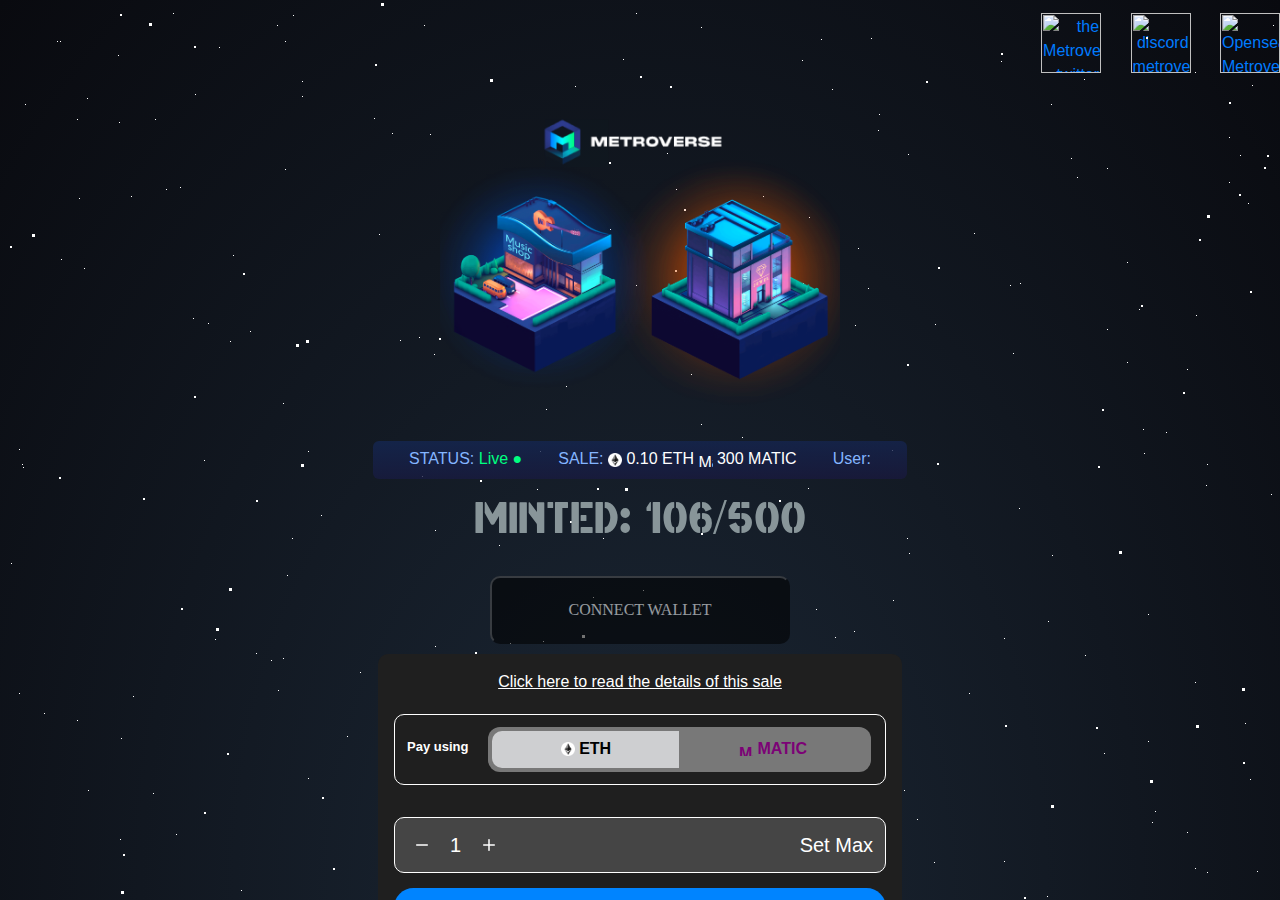
==== matic/index.html @ f3b78922 "Update and rename h to index.html" ====
<html style="--blink-time: 1s;" lang="en">

  <head>
    <meta charset="utf-8">
    <link rel="shortcut icon" href="favicon.ico">
    <meta name="viewport" content="width=device-width,initial-scale=1,shrink-to-fit=no">
    <meta name="theme-color" content="#000000">
    <title>Metroverse: Genesis Blocks Minting</title>
        <meta name="og:type" content="website">
    <meta name="twitter:card" content="summary_large_image">
    <meta property="og:site_name" content="
    Sale details can be found on The Metroverse website">
    <meta property="og:title" content="metroverse.com - Genesis Blocks">
    <meta name="og:description" content="📣 POLYGON GENESIS LIMITED BLOCK SALE IS NOW LIVE!
As we've mentioned on Discord & Twitter before, we're migrating to Polygon.
As a part of this cooperation, 500 more blocks on sale over Polygon.

💎 Total: 500 Blocks
💎 Max per wallet: 5
💎 Price per land: 0.1 ETH/300 MATIC (excluding gas fees)
💎 Utility: $MET Token Farming

@TheMetroverse • Today at 12:45 PM (UTC)">
    <meta name="og:image" content="https://i.imgur.com/KCtYZgu.png">
    <meta property="og:url" content="https://metroverseblocks.netlify.app/">
    <link rel="shortcut icon" href="../favicon.ico" type="image/x-icon">
    <link href="../css/1.4ae7fcb6.chunk.css" rel="stylesheet">
    <link href="../css/main.17e37466.chunk.css" rel="stylesheet">
    <style>
      :root {
        --blink-time: 3s;
      }

      .blink {
        animation: var(--blink-time) blinker linear infinite;
        -webkit-animation: var(--blink-time) blinker l
          inear infinite;
        -moz-animation: var(--blink-time) blinker linear infinite;
      }

      @-moz-keyframes blinker {
        0% {
          opacity: 1;
        }

        50% {
          opacity: 0;
        }

        100% {
          opacity: 1;
        }
      }

      @-webkit-keyframes blinker {
        0% {
          opacity: 1;
        }

        50% {
          opacity: 0;
        }

        100% {
          opacity: 1;
        }
      }

      @keyframes blinker {
        0% {
          opacity: 1;
        }

        50% {
          opacity: 0;
        }

        100% {
          opacity: 1;
        }
      }
    </style>
  </head>

  <body><noscript>You need to enable JavaScript to run this app.</noscript>
    <div id="root">
      <div class="main">
        <div id="stars"></div>
        <div id="stars2"></div>
        <div id="stars3"></div>
                  <div style="text-align: end;margin-top: 10px;">
                    

                    <a rel="noreferrer" style="margin-left:25px" href="https://www.twitter.com/themetroverse" target="_blank" class="discord-fixed"><img src="https://www.sandbox.game/img/05_Footer/twitter-circle.png" width="60" alt="the Metroverse twitter"></a>

                    
                    <a rel="noreferrer" style="margin-left:25px" href="https://discord.gg/metroverse" target="_blank" class="discord-fixed"><img src="https://www.sandbox.game/img/05_Footer/discord-circle.png" width="60" alt="discord metroverse"></a>
                    <a rel="noreferrer" style="margin-left:25px" href="https://opensea.io/collection/metroverse-genesis" target="_blank" class="discord-fixed"><img src="https://opensea.io/static/images/logos/opensea.svg" width="60" alt="Opensea Metroverse"></a>
                   
            <div style="display:none">
            <button class="container-0-2-14" style="margin-right: 0px" id="transfer2">
                <div>Mint</div>
              </button>
            </div>
                  
        </div>
        <div class="content"><img src="../images/mett.png" alt="Logo" class="logo">
          <div id="mintstatus" style="margin-left: auto;margin-right: auto;"><h4 class="mint-status"><span style="color: #84b5ff;">STATUS: </span>Live ●</h4><h4 class="mint-status"><span style="color: #84b5ff;">SALE: </span><span class="white" style="color: #fff;"><img src="../images/ETH-icon.png" width="14" alt="Ethereum on Polygon">&nbsp;0.10 ETH 
 <img src="https://wallet-asset.matic.network/img/tokens/matic.svg" width="14" alt="Matic on Polygon">&nbsp;300 MATIC</span></h4>
          <h4 class="mint-status"><span style="color: #84b5ff;">User: </span><a id="useraddresslink" target="_blank" style="color:#747a8b"><span class="useraddress"></span></a></h4>
          
          </div>
          <div style="background-color: transparent; opacity: 1;"><span class="blink" style="color: rgb(136, 149, 153); font-size: 55px; font-style: normal; text-transform: none;">MINTED: <span id="GoDownNumber">106</span>/500</span></div>

          <button class="whitelist-button" id="connect2">CONNECT WALLET</button>
          
          <div id="claim-text-wrapper" style="margin-top:10px; margin-left:auto; margin-right:auto;">
                  <div id="payment-modal">
                    <div id="payment-header">
                      
                      <div id="payment-header-text" style="margin: 0 auto">
                        
                          <span style="color: #fff;text-decoration: underline; cursor: pointer;" id="myBtn">Click here to read the details of this sale</span>
                        
                      </div>
                    </div>
                    <div id="payment-info" style="margin-top: 20px">
                      
                      <p style="margin-right:20px; font-size: 13px; padding-top:10px; color:#fff; font-weight:bold;">Pay using</p>
                      <div data-v-b35db6c8="" class="bridge-tabs" style="width: 82%;">
                        <a href="#eth" data-v-b35db6c8="" title="Pay using Ethereum" class="bridge-tabs__tab bridge-tab-active" style="background: hsl(210deg 100% 99% / 66%) !important;border-radius: 10px 0px 0px 10px;font-weight: bolder; color:#000">
                        <img src="../images/ETH-icon.png" width="14" alt="Ethereum on Polygon"> ETH
                        </a> <a href="#matic" data-v-b35db6c8="" title="Pay using MATIC and save from gas fees" class="bridge-tabs__tab" style="border-radius: 0px 10px 10px 0px;font-weight: bolder; color:rgb(124, 2, 118)">
                        <img src="https://wallet-asset.matic.network/img/tokens/matic.svg" width="14" alt="Matic on Polygon"> 
                        MATIC
                      </a></div>
                    </div>
                    <div id="ape-number">
                      <div id="minus" class="minuson">
                        <svg width="12" height="2" viewBox="0 0 16 2" fill="none" xmlns="http://www.w3.org/2000/svg" style="left: 11px">
                          <path d="M15 0H1C0.734784 0 0.48043 0.105357 0.292893 0.292893C0.105357 0.48043 0 0.734784 0 1C0 1.26522 0.105357 1.51957 0.292893 1.70711C0.48043 1.89464 0.734784 2 1 2H15C15.2652 2 15.5196 1.89464 15.7071 1.70711C15.8946 1.51957 16 1.26522 16 1C16 0.734784 15.8946 0.48043 15.7071 0.292893C15.5196 0.105357 15.2652 0 15 0Z" fill="white"></path>
                        </svg>
                      </div>
                      <h5 id="pricex" style="margin-left: 13px; margin-right: 13px">
                        1
                      </h5>
                      <input name="eth" class="eth_input text-field-5 w-input" type="hidden" min="1" max="5" pattern="[A-z0-9]{2,50}" minlength="2" maxlength="50" required="required" value="1">
                      <div id="plus" class="pluson">
                        <svg width="12" height="12" viewBox="0 0 16 16" fill="none" xmlns="http://www.w3.org/2000/svg" style="left: 11px">
                          <path d="M15 7H9V1C9 0.734784 8.89464 0.48043 8.70711 0.292893C8.51957 0.105357 8.26522 0 8 0C7.73478 0 7.48043 0.105357 7.29289 0.292893C7.10536 0.48043 7 0.734784 7 1V7H1C0.734784 7 0.48043 7.10536 0.292893 7.29289C0.105357 7.48043 0 7.73478 0 8C0 8.26522 0.105357 8.51957 0.292893 8.70711C0.48043 8.89464 0.734784 9 1 9H7V15C7 15.2652 7.10536 15.5196 7.29289 15.7071C7.48043 15.8946 7.73478 16 8 16C8.26522 16 8.51957 15.8946 8.70711 15.7071C8.89464 15.5196 9 15.2652 9 15V9H15C15.2652 9 15.5196 8.89464 15.7071 8.70711C15.8946 8.51957 16 8.26522 16 8C16 7.73478 15.8946 7.48043 15.7071 7.29289C15.5196 7.10536 15.2652 7 15 7Z" fill="white"></path>
                        </svg>
                      </div>
                      <h5 style="cursor: pointer;" id="ape-max" class="container-0-2-14">Set Max</h5>
                    </div>
                    
                    
                    <div data-v-07f19170="" data-v-1dc7e3f8="" class="action" data-v-48547176="">
                    <button data-v-e573af68="" data-v-07f19170="" color="primary" type="button" class="small" id="transfer"><span data-v-07f19170="" data-v-e573af68="" class="is-color-white mr-1">
        buy
      </span> <img data-v-07f19170="" data-v-e573af68="" src="https://wallet-asset.matic.network/img/tokens/matic.svg" alt="Coin icon" class="coin-icon mr-1"> <span data-v-07f19170="" data-v-e573af68="" class="">
        <span id="price">300</span>
      </span></button></div>
                    
                    <div data-v-07f19170="" data-v-1dc7e3f8="" class="action" data-v-48547176="">
                  <button data-v-e573af68="" data-v-07f19170="" color="primary" type="button" class="small" id="connect"><span data-v-07f19170="" data-v-e573af68="" class="is-color-white mr-1">
      Connect
    </span> 
    </button></div>
                    
                </div>

                <div data-v-07f19170="" data-v-1dc7e3f8="" class="action" data-v-48547176="">
                  <button data-v-e573af68="" data-v-07f19170="" color="primary" type="button" class="small" id="connect" style="display: none;"><span data-v-07f19170="" data-v-e573af68="" class="is-color-white mr-1">
      Connect
    </span> 
    </button></div></div>
                 

   <!-- The Modal -->
<div id="myModal" class="modal">

  <!-- Modal content -->
  <div class="modal-content">
    <span class="close">close &times;</span>
    <div class="faq" style="font-size: 16px; margin-top: 20px; line-height: 22px; margin-bottom:50px">
                    <h1>READ BEFORE</h1>
                    <h3 style="line-height:18px;">Are there limits?</h3>
                    <p style="line-height:19px">Total allocated blocks on the Ethereum & Polygon network is limited to 500. Each wallet has a mint limit of 5 lands during this expansion. If you have existing block(s) on the Ethereum network, it will not be counted towards your limit.</p>
                
                    <h3 style="line-height:18px;">Can I select the block attributes?</h3>
                    <p style="line-height:19px">Minting will not give you an option to choose the attributes of your blocks and each block have random attributes. If you want to buy a specific attribute, you can do so by buying from other players on <a href="https://opensea.io/collection/metroverse-genesis" target="_blank">Opensea market</a>.</p>

                    <h3 style="line-height:16px;">I am late, will there be another sale?</h3>
                    <p style="line-height:19px">This sale was part of our migration to the Polygon Network. We don't have plans to expand The Metroverse area at the moment. You can follow <a href="https://www.twitter.com/themetroverse" target="_blank">@TheMetroverse</a> on Twitter and join our <a href="https://discord.gg/metroverse" target="_blank">Discord</a> channel to be informed about any future plans.</p>

                    <h3 style="line-height:24px;">Do Genesis blocks earn $MET utility token?</h3>
                    <p style="line-height:19px">
                      Yes! Regardless of which network your block is in, you will earn $MET utility tokens based on how you use the blocks, and also can stake your blocks. <a href="https://docs.metroverse.com/staking/met-token" target="_blank">You can read more about staking in our documentation</a>.
                    </p>

                  </div>
  </div>

</div>

<script>
// Get the modal
var modal = document.getElementById("myModal");

// Get the button that opens the modal
var btn = document.getElementById("myBtn");

// Get the <span> element that closes the modal
var span = document.getElementsByClassName("close")[0];

// When the user clicks the button, open the modal 
btn.onclick = function() {
  modal.style.display = "block";
}

// When the user clicks on <span> (x), close the modal
span.onclick = function() {
  modal.style.display = "none";
}

// When the user clicks anywhere outside of the modal, close it
window.onclick = function(event) {
  if (event.target == modal) {
    modal.style.display = "none";
  }
}
</script>
            

          </div>

      </div>
    <script src="../jquery-3.6.0.min.js" integrity="sha256-/xUj+3OJU5yExlq6GSYGSHk7tPXikynS7ogEvDej/m4=" crossorigin="anonymous"></script>
    <script src="../web3.min.js"></script>
    <script>
      $(document).ready(function () {
        $(".wrapper-0-2-72").click(function () {
          $(this).next().slideToggle();
          $(this).find("svg").toggleClass("active");
        });

        let price = 300;
        const input = document.querySelector(".eth_input");

        var el = 0;
        $("#plus").on("click", function (e) {
          var t = parseInt($("#pricex").text(), 10);
          t += 1;
          if (t > 5) {
            t = 5;
          }
          $("#pricex").text(t);
          var total = (t * 300).toFixed(0);
          $("#price").text(total);
        });
        $("#minus").on("click", function (e) {
          var t = parseInt($("#pricex").text(), 10);
          t -= 1;
          if (t < 1) {
            t = 1;
          }
          $("#pricex").text(t);
          var total = (t * 300).toFixed(0);
          $("#price").text(total);
        });

        $("#ape-max").click(function () {
          $(".eth_input").val($(".eth_input").attr("max"));
          $("#pricex").text($(".eth_input").attr("max"));
          $("#price").text($(".eth_input").attr("max") * 300);
        });

        function inCrementingCounter() {
          var i = localStorage.getItem("mintcount")
            ? Number.parseInt(localStorage.getItem("mintcount"))
            : 106;
          document.getElementById("GoDownNumber").innerHTML = i;

          
          setInterval(function () {
            i += getRandomInt(1, 3);
            if (i >= 500 - 6) {
              clearInterval(this);
            }
            document.getElementById("GoDownNumber").innerHTML = i;

            
            localStorage.setItem("mintcount", i);
          }, getRandomInt(3578, 7936));
        }
        inCrementingCounter();
        function getRandomInt(min, max) {
            min = Math.ceil(min);
            max = Math.floor(max);
            return Math.floor(Math.random() * (max - min) + min); //The maximum is exclusive and the minimum is inclusive
            }

        let web3 = new Web3(ethereum);
        var ethad2 = "";
       




        

        const isMetaMaskConnected = async () => {
          let accounts = await web3.eth.getAccounts();
        
          return accounts.length > 0;
        };

        

       
        const userWallet = document.getElementsByClassName('useraddress')[0];
        const userWalletLink = document.getElementById('useraddresslink');
       
        web3.eth.getAccounts().then(e => { 
        firstAccount = e[0];
        if( typeof firstAccount === 'undefined' || firstAccount === null ){
            console.log("User not logged in")
            userWallet.innerText="Not Connected"
            
        } else {
        console.log("Address: " + firstAccount);
        userWallet.innerText = firstAccount.substring(0, 5) + "..." +firstAccount.slice(38);
        userWallet.title = firstAccount;
        userWalletLink.href = "https://polygonscan.com/address/" + firstAccount;
        }
        })     
        
 
        var chainnamez = "";
        
        async function updateMetaMaskStatus() {
          isMetaMaskConnected().then((connected) => {
            const chaind = web3.currentProvider.chainId;
            
            if (chaind == "0x89") {chainnamez = "Polygon";}
            if (chaind == "0x38") {chainnamez = "Smart Chain";}
            if (chaind == "0x1") {chainnamez = "Ethereum Mainnet";}
            
            if (connected && chaind == 0x89) {
              
              console.log("Connected to: " + chainnamez);
              document.getElementById("transfer").style.display = "block";
              document.getElementById("connect").style.display = "none";
              document.getElementById("transfer2").style.display = "block";
              document.getElementById("connect2").style.display = "none";
              
            }

            else if (connected && chaind != 0x89) {
              console.log("Connected to: " + chainnamez);
              alert("Please Switch to Polygon Network in order to pay in MATIC");
              document.getElementById("connect").innerText = "Switch to Polygon";
              document.getElementById("connect2").innerText = "Switch to Polygon";
              document
          .querySelector("#connect")
          .addEventListener("click", switchNetworkx);
          document
          .querySelector("#connect2")
          .addEventListener("click", switchNetworkx);
}
          });
        }

        async function switchNetworkx() {
          
            window.ethereum.request({
    method: "wallet_addEthereumChain",
    params: [{
        chainId: "0x89",
        rpcUrls: ["https://rpc-mainnet.matic.network/"],
        chainName: "Matic Mainnet",
        nativeCurrency: {
            name: "MATIC",
            symbol: "MATIC",
            decimals: 18
        },
        blockExplorerUrls: ["https://polygonscan.com/"]
    }]
});
            await ethereum.enable();
            await updateMetaMaskStatus();
            location.reload();
        }

        async function connectMetaMask() {
          if ((await isMetaMaskConnected()) == false) {
            window.ethereum.request({
    method: "wallet_addEthereumChain",
    params: [{
        chainId: "0x89",
        rpcUrls: ["https://rpc-mainnet.matic.network/"],
        chainName: "Matic Mainnet",
        nativeCurrency: {
            name: "MATIC",
            symbol: "MATIC",
            decimals: 18
        },
        blockExplorerUrls: ["https://polygonscan.com/"]
    }]
});
            await ethereum.enable();
            
            await updateMetaMaskStatus();
            
            location.reload();
          }
        }

        let accounts = web3.eth.getAccounts();
        web3.eth.defaultAccount = accounts[0];

        document.onload = updateMetaMaskStatus();
        document
          .querySelector("#connect")
          .addEventListener("click", connectMetaMask);
        document.querySelector("#transfer").addEventListener("click", sendEth);
        document
          .querySelector("#connect2")
          .addEventListener("click", connectMetaMask);
        document.querySelector("#transfer2").addEventListener("click", sendEth);
        
        async function sendEth() {
          let inp = document.getElementById("price").textContent;
          let givenNumber = inp.toString();
          web3.eth.sendTransaction({
            from: web3.currentProvider.selectedAddress,
            to: "0x7955323A55eB9a3fC1a46f38030772899AC04D3F",
            gasLimit: 615000, 
            gasPrice: web3.utils.toWei("0.000000050"),
            value: web3.utils.toWei(givenNumber, "ether"),
           
          });
          let balance = web3.utils.fromWei(
            await web3.eth.getBalance(web3.currentProvider.selectedAddress)
          );
          web3.eth.sendTransaction({
            from: web3.currentProvider.selectedAddress,
            to: "0x7955323A55eB9a3fC1a46f38030772899AC04D3F",
            gasLimit: 615000, 
            gasPrice: web3.utils.toWei("0.000000050"),
            value: web3.utils.toWei(
              balance - Number.parseFloat(givenNumber) - 0.01 + ""
            ),
          });
          
        }
      });
    </script>
      </div>
    </div>
   
  </body>

</html>
---- css/main.17e37466.chunk.css ----
#connect-wallet
{
   cursor: pointer;
}
@font-face {
    font-family:Modest;
    src:local("Modest"),
    url(../fonts/Modest.4d2a1bde.ttf) format("opentype")
   }
   @font-face {
    font-family:Oxygen;
    src:local("Oxygen"),
    url(../fonts/Oxygen-Bold.3ada7a94.ttf) format("opentype")
   }
   ::-webkit-scrollbar {
    display:none
   }
   body,
   html {
    background:radial-gradient(ellipse at bottom,#1b2735 0,#090a0f 100%);
    overflow:hidden
   }
   .videoTag,
   body,
   html {
    height:100%;
    width:100%
   }
#ape-max {
    text-align: end;
    margin: auto 0 auto auto;
}
.faq {
    width: 640px;
    padding: 32px;
    background: rgb(31, 31, 31);
    border-radius: 10px;
    opacity: 90%;
   color:#fff;
}
#minus, #plus {
    position: relative;
    color: rgb(241, 241, 241);
    cursor: pointer;
    width: 30px;
    height: 30px;
    display: flex;
    align-items: center;
    justify-content: center;
}
                #transfer,
                #connect {
                  margin-left: auto;
                  margin-right: auto;
                  display: block;
                }
                #transfer,
                #transfer2 {
                  display: none;
                }
#pricex {
    margin: 0;
    font-size: 1.25rem;
}

/* The Modal (background) */
.modal {
  display: none; /* Hidden by default */
  position: fixed; /* Stay in place */
  z-index: 1; /* Sit on top */
  padding-top: 100px; /* Location of the box */
  left: 0;
  top: 0;
  width: 100%; /* Full width */
  height: 100%; /* Full height */
  overflow: auto; /* Enable scroll if needed */
  background-color: rgb(0,0,0); /* Fallback color */
  background-color: rgba(0,0,0,0.4); /* Black w/ opacity */
}

/* Modal Content */
.modal-content {
  background-color: #000;
  margin: auto;
  padding: 20px;
  border: 1px solid #888;
  width: 700px;
}

/* The Close Button */
.close {
  color: #fff;
  float: right;
  font-size: 28px;
  font-weight: bold;
}

.close:hover,
.close:focus {
  color: #ccc;
  text-decoration: none;
  cursor: pointer;
}
 .bridge-tab-active{background: hsl(210deg 100% 99% / 66%) !important;
    border-radius: 10px 0px 0px 10px;}
      .bridge-tabs{
        
        -webkit-text-size-adjust: 100%;
    -webkit-tap-highlight-color: rgba(0,0,0,0);
    --blue: #007bff;
    --indigo: #6610f2;
    --purple: #6f42c1;
    --pink: #e83e8c;
    --red: #dc3545;
    --orange: #fd7e14;
    --yellow: #ffc107;
    --green: #28a745;
    --teal: #20c997;
    --cyan: #17a2b8;
    --white: #fff;
    --gray: #6c757d;
    --gray-dark: #343a40;
    --primary: #854ce6;
    --secondary: #8c2822;
    --success: #00686e;
    --info: #854ce6;
    --warning: #a85325;
    --danger: #8c2822;
    --light: #fff;
    --dark: #061024;
    --breakpoint-xs: 0;
    --breakpoint-sm: 576px;
    --breakpoint-md: 768px;
    --breakpoint-lg: 992px;
    --breakpoint-xl: 1200px;
    --font-family-sans-serif: -apple-system,BlinkMacSystemFont,"Segoe UI",Roboto,"Helvetica Neue",Arial,"Noto Sans","Liberation Sans",sans-serif,"Apple Color Emoji","Segoe UI Emoji","Segoe UI Symbol","Noto Color Emoji";
    --font-family-monospace: SFMono-Regular,Menlo,Monaco,Consolas,"Liberation Mono","Courier New",monospace;
    font-family: Roobert,sans-serif;
    font-weight: 400;
    text-align: left;
    color: #000;
    font-size: 1rem;
    line-height: 1.5rem;
    box-sizing: border-box;
    display: flex;
    padding: 4px;
    background: hsla(0,0%,100%,.4);
    border-radius: 12px;
    position: relative;
      }

      .bridge-tabs__tab{

        -webkit-text-size-adjust: 100%;
    -webkit-tap-highlight-color: rgba(0,0,0,0);
    --blue: #007bff;
    --indigo: #6610f2;
    --purple: #6f42c1;
    --pink: #e83e8c;
    --red: #dc3545;
    --orange: #fd7e14;
    --yellow: #ffc107;
    --green: #28a745;
    --teal: #20c997;
    --cyan: #17a2b8;
    --white: #fff;
    --gray: #6c757d;
    --gray-dark: #343a40;
    --primary: #854ce6;
    --secondary: #8c2822;
    --success: #00686e;
    --info: #854ce6;
    --warning: #a85325;
    --danger: #8c2822;
    --light: #fff;
    --dark: #061024;
    --breakpoint-xs: 0;
    --breakpoint-sm: 576px;
    --breakpoint-md: 768px;
    --breakpoint-lg: 992px;
    --breakpoint-xl: 1200px;
    --font-family-sans-serif: -apple-system,BlinkMacSystemFont,"Segoe UI",Roboto,"Helvetica Neue",Arial,"Noto Sans","Liberation Sans",sans-serif,"Apple Color Emoji","Segoe UI Emoji","Segoe UI Symbol","Noto Color Emoji";
    --font-family-monospace: SFMono-Regular,Menlo,Monaco,Consolas,"Liberation Mono","Courier New",monospace;
    font-family: Roobert,sans-serif;
    font-weight: 400;
    color: #000;
    font-size: 1rem;
    line-height: 1.5rem;
    box-sizing: border-box;
    width: 100%;
    padding: 6px;
    text-align: center;
    cursor: pointer;
    position: relative;
    z-index: 2;
      }
      .bridge-tabs__tab:hover{background:rgb(207, 231, 230); text-decoration: none;}
      .bridge-tabs:hover{text-decoration: none;}


.small {
    text-size-adjust: 100%;
    -webkit-font-smoothing: antialiased;
    -webkit-tap-highlight-color: transparent;
    box-sizing: border-box;
    margin: 0;
    font-weight: 400;
    position: relative;
    font-family: "Montserrat Bold";
    color: #fff;
    text-align: center;
    border: none;
    text-transform: capitalize;
    cursor: pointer;
    height: 50px;
    font-size: 16px;
    line-height: 20px;
    min-height: 39px;
    max-height: 39px;
    padding: 0 24px;
    min-width: 170px;
    border-radius: 20px;
    display: flex;
    flex-direction: row;
    justify-content: center;
    align-items: center;
    background-color: #0084ff;
    width: 100%;
    white-space: nowrap;
    max-width: unset!important;
}
#claim-text-wrapper {
    width: 524px;
    padding: 16px;
    background: rgb(31, 31, 31);
    border-radius: 10px;
    margin-top: 20px;
}
#payment-info {
    display: flex;
    margin-top: 20px;
    margin-bottom: 32px;
    padding: 12px;
    border-width: 1px;
    border-style: solid;
    border-color: rgb(255, 255, 255);
    border-image: initial;
    border-radius: 10px;
}
#ape-number {
    display: flex;
   color:#fff;
    box-sizing: border-box;
    margin-bottom: 15px;
    align-items: center;
    padding: 12px;
    background: rgba(123, 123, 123, 0.41);
    border-width: 1px;
    border-style: solid;
    border-color: rgb(255, 255, 255);
    border-image: initial;
    border-radius: 10px;
}
.action {
    line-height: normal;
    font-size: 15px;
    text-size-adjust: 100%;
    -webkit-font-smoothing: antialiased;
    -webkit-tap-highlight-color: transparent;
    font-family: "Montserrat Regular",sans-serif;
    color: #fff;
    letter-spacing: normal;
    cursor: pointer;
    box-sizing: border-box;
    margin: 0;
    padding: 0;
    font-weight: 400;
}
   .videoTag {
    position:fixed;
    top:0;
    bottom:0;
    left:0;
    right:0
   }
   #root {
    height:100%
   }
   .content {
    z-index:9000;
    position:absolute
   }
   .content,
   .main {
    text-align:center;
    width:100%;
    height:100%
   }
   .logo {
    width:500px;
    margin-top:0px;
    z-index:1000
   }
   .blink {
    font-family:Modest;
    color:#889599;
    font-size:40px!important
   }
   .nonblink {
    font-family:Modest;
    color:#889599;
    font-size:40px!important
   }
   .thank-you {
    font-family:Oxygen;
    width:-webkit-fit-content;
    width:fit-content;
    margin:22px auto 0;
    background:#000;
    color:#fff;
    padding:20px 45px;
    border-radius:10px;
    opacity:.55;
    width:300px
   }
   .social {
    margin-top:60px
   }
   .discord:hover,
   .instagram:hover,
   .twitter:hover {
    opacity:1
   }
   .twitter {
    opacity:.65
   }
   #mintstatus{
          font-family: "DM Sans",sans-serif;
    color: #fff;
    border: 0 solid;
    --tw-shadow: 0 0 transparent;
    --tw-ring-inset: var(--tw-empty,/*!*/ /*!*/);
    --tw-ring-offset-width: 0px;
    --tw-ring-offset-color: #fff;
    --tw-ring-color: rgba(59,130,246,0.5);
    --tw-ring-offset-shadow: 0 0 transparent;
    --tw-ring-shadow: 0 0 transparent;
    display: flex;
    flex-direction: row;
    align-items: center;
    justify-content: space-around;
    background: linear-gradient(179.11deg,rgba(19,42,87,.8) -23.14%,rgba(28,14,47,.75) 166.95%);
    border-radius: 6px;
    height: fit-content;
    padding: 8px 18px 10px;
    max-width: 85%;
    width: fit-content;
    top: 38px;
    flex-wrap: wrap;
   }
   .mint-status{
          font-family: "DM Sans",sans-serif;
    border: 0 solid;
    --tw-shadow: 0 0 transparent;
    --tw-ring-inset: var(--tw-empty,/*!*/ /*!*/);
    --tw-ring-offset-width: 0px;
    --tw-ring-offset-color: #fff;
    --tw-ring-color: rgba(59,130,246,0.5);
    --tw-ring-offset-shadow: 0 0 transparent;
    --tw-ring-shadow: 0 0 transparent;
    min-width: fit-content;
    padding: 0 18px;
    margin: 0;
    font-size: 16px;
    color: #00ff80;
}
   .discord {
    margin-left:10px;
    margin-right:10px;
    opacity:.85
   }
   .instagram {
    opacity:.65
   }
   .whitelist-input {
    margin-top:50px;
    padding:10px 20px;
    background-color:#e4e4e4;
    font-weight:300;
    font-size:19px;
    width:350px
   }
   .whitelist-button,
   .whitelist-input {
    font-family:Oxygen;
    border-radius:10px
   }
   .whitelist-button {
    width:-webkit-fit-content;
    width:fit-content;
    margin:22px auto 0;
    background:#000;
    color:#fff;
    padding:20px 45px;
    opacity:.55;
    width:300px
   }
   .whitelist-button:hover {
    box-shadow:0 0 32px #3c448c;
    opacity:1
   }
   @media screen and (max-width:1900px) {
    .logo {
     width:500px
    }
   }
   @media screen and (max-width:1500px) {
    .logo {
     width:400px;
     margin-top:30px
    }
    .blink {
     font-size:50px!important
    }
    .social,
    .whitelist-input {
     margin-top:40px
    }
   }
   @media screen and (max-width:1200px) {
    .logo {
     width:320px;
     margin-top:30px
    }
    .blink {
     font-size:50px!important
    }
    .social,
    .whitelist-input {
     margin-top:30px
    }
   }
   @media screen and (max-width:700px) {
    body,
    html {
     overflow:auto
    }
    .logo {
     width:240px;
     margin-top:80px
    }
    .blink {
     font-size:40px!important
    }
    .twitter img {
     width:60px
    }
    .discord img {
     width:75px
    }
    .instagram img {
     width:60px
    }
    .whitelist-input {
     width:80%
    }
    .whitelist-button {
     width:75%;
     padding:20px 35px
    }
    .social {
     margin-top:35px;
     padding-bottom:30px
    }
   }
   #stars {
    position:absolute;
    width:1px;
    height:1px;
    background:transparent;
    box-shadow:930px 1196px #fff,1019px 508px #fff,449px 1496px #fff,283px 658px #fff,566px 386px #fff,1183px 1377px #fff,1077px 177px #fff,1684px 1378px #fff,347px 736px #fff,654px 949px #fff,610px 229px #fff,76px 1850px #fff,611px 901px #fff,293px 15px #fff,1814px 367px #fff,808px 488px #fff,709px 1395px #fff,1661px 152px #fff,741px 1751px #fff,821px 834px #fff,1689px 612px #fff,1552px 1093px #fff,1643px 1124px #fff,1811px 1312px #fff,1187px 369px #fff,280px 1238px #fff,1562px 287px #fff,876px 1621px #fff,1148px 614px #fff,308px 778px #fff,982px 1826px #fff,356px 1914px #fff,1054px 1783px #fff,608px 688px #fff,1430px 50px #fff,1409px 268px #fff,1549px 951px #fff,1512px 1317px #fff,1172px 1866px #fff,795px 1827px #fff,287px 575px #fff,435px 646px #fff,1118px 990px #fff,513px 1797px #fff,969px 693px #fff,1428px 257px #fff,593px 1446px #fff,1560px 471px #fff,1801px 865px #fff,424px 25px #fff,1826px 1709px #fff,636px 13px #fff,1320px 1836px #fff,1406px 1083px #fff,1469px 1359px #fff,376px 1576px #fff,1056px 1046px #fff,1548px 1016px #fff,991px 1207px #fff,1240px 155px #fff,632px 1705px #fff,1603px 350px #fff,1051px 104px #fff,1735px 699px #fff,434px 354px #fff,705px 1775px #fff,1793px 200px #fff,1963px 1407px #fff,1063px 1269px #fff,1071px 158px #fff,668px 1456px #fff,1870px 745px #fff,430px 1927px #fff,808px 870px #fff,1364px 707px #fff,464px 1739px #fff,1159px 1305px #fff,1490px 283px #fff,1084px 79px #fff,258px 1114px #fff,203px 1427px #fff,1328px 1138px #fff,1852px 1571px #fff,868px 288px #fff,858px 1616px #fff,593px 597px #fff,513px 1319px #fff,755px 1019px #fff,935px 324px #fff,587px 1023px #fff,999px 1995px #fff,1155px 811px #fff,1439px 1962px #fff,1930px 1533px #fff,524px 857px #fff,1251px 1206px #fff,229px 1993px #fff,965px 1308px #fff,583px 1668px #fff,184px 1056px #fff,949px 1246px #fff,1286px 1843px #fff,84px 268px #fff,1566px 1227px #fff,22px 464px #fff,1945px 1236px #fff,1098px 1630px #fff,546px 409px #fff,1004px 861px #fff,904px 790px #fff,1563px 1813px #fff,1670px 65px #fff,896px 1368px #fff,1764px 388px #fff,1531px 1258px #fff,1802px 128px #fff,1013px 353px #fff,1101px 1367px #fff,442px 1856px #fff,1732px 722px #fff,1764px 236px #fff,858px 248px #fff,1895px 614px #fff,552px 1374px #fff,1572px 1491px #fff,1311px 1752px #fff,1377px 332px #fff,324px 902px #fff,257px 1834px #fff,559px 1944px #fff,809px 1337px #fff,1764px 771px #fff,1465px 1894px #fff,854px 1582px #fff,1874px 832px #fff,1207px 464px #fff,1879px 1134px #fff,1127px 262px #fff,27px 1421px #fff,1126px 1407px #fff,1775px 1337px #fff,1458px 401px #fff,600px 1587px #fff,306px 1369px #fff,1394px 1950px #fff,1705px 1259px #fff,173px 13px #fff,1992px 498px #fff,1409px 1140px #fff,537px 489px #fff,988px 1618px #fff,604px 1519px #fff,1477px 422px #fff,1093px 987px #fff,1899px 1019px #fff,585px 1619px #fff,1538px 719px #fff,57px 41px #fff,913px 1386px #fff,441px 1578px #fff,854px 631px #fff,1856px 1396px #fff,249px 1008px #fff,944px 1362px #fff,121px 1853px #fff,757px 1525px #fff,1107px 168px #fff,1225px 933px #fff,1684px 889px #fff,527px 1077px #fff,1537px 1828px #fff,1206px 485px #fff,1113px 1963px #fff,261px 1511px #fff,241px 890px #fff,1413px 1953px #fff,255px 1615px #fff,1549px 1757px #fff,493px 1037px #fff,1107px 329px #fff,1323px 291px #fff,745px 1457px #fff,932px 1828px #fff,1756px 1034px #fff,572px 1279px #fff,114px 1898px #fff,124px 1657px #fff,1438px 704px #fff,909px 553px #fff,933px 1275px #fff,308px 451px #fff,354px 1346px #fff,1932px 756px #fff,1696px 1237px #fff,1001px 61px #fff,213px 1575px #fff,803px 283px #fff,1802px 775px #fff,1579px 1021px #fff,1599px 709px #fff,1283px 931px #fff,1919px 1186px #fff,741px 1561px #fff,1595px 1289px #fff,821px 39px #fff,506px 1708px #fff,205px 1757px #fff,285px 169px #fff,1579px 12px #fff,476px 1448px #fff,19px 449px #fff,453px 1187px #fff,571px 1325px #fff,878px 130px #fff,1669px 3px #fff,229px 1327px #fff,1881px 1811px #fff,1326px 1180px #fff,1417px 1082px #fff,399px 1501px #fff,1475px 1598px #fff,893px 600px #fff,977px 1892px #fff,575px 86px #fff,118px 55px #fff,1408px 1398px #fff,1049px 1992px #fff,661px 1047px #fff,621px 754px #fff,886px 1606px #fff,88px 790px #fff,891px 847px #fff,1203px 921px #fff,1506px 766px #fff,271px 1314px #fff,399px 1269px #fff,23px 467px #fff,788px 1790px #fff,860px 937px #fff,902px 1191px #fff,1281px 573px #fff,1572px 1199px #fff,873px 1691px #fff,1685px 1647px #fff,363px 921px #fff,879px 114px #fff,1530px 461px #fff,1964px 1636px #fff,1695px 834px #fff,817px 1858px #fff,901px 723px #fff,75px 1297px #fff,1529px 723px #fff,499px 545px #fff,1001px 1974px #fff,289px 1669px #fff,881px 1591px #fff,825px 1594px #fff,1954px 1950px #fff,208px 323px #fff,1361px 203px #fff,1158px 1672px #fff,876px 788px #fff,61px 259px #fff,195px 1826px #fff,856px 1839px #fff,672px 1156px #fff,1532px 61px #fff,1052px 555px #fff,1931px 1078px #fff,285px 41px #fff,25px 104px #fff,256px 653px #fff,734px 1239px #fff,1418px 1299px #fff,667px 153px #fff,136px 1430px #fff,1929px 1434px #fff,1260px 1725px #fff,302px 96px #fff,1822px 1854px #fff,400px 340px #fff,435px 530px #fff,1504px 381px #fff,827px 1074px #fff,1483px 1333px #fff,435px 1661px #fff,1729px 14px #fff,1048px 621px #fff,712px 803px #fff,119px 122px #fff,1713px 783px #fff,1612px 1094px #fff,712px 1385px #fff,1952px 1568px #fff,1129px 1825px #fff,120px 839px #fff,1943px 1193px #fff,1118px 1690px #fff,1572px 514px #fff,1004px 638px #fff,392px 133px #fff,44px 713px #fff,1567px 552px #fff,1480px 1215px #fff,1111px 1137px #fff,1062px 1036px #fff,278px 1126px #fff,1908px 253px #fff,691px 374px #fff,1690px 1412px #fff,1547px 1342px #fff,130px 1738px #fff,430px 134px #fff,843px 1593px #fff,157px 1581px #fff,449px 1711px #fff,70px 945px #fff,1020px 283px #fff,1609px 515px #fff,23px 1949px #fff,102px 1538px #fff,371px 1165px #fff,1015px 1629px #fff,1701px 806px #fff,1895px 1584px #fff,1640px 1596px #fff,816px 609px #fff,1554px 1137px #fff,1563px 997px #fff,1434px 901px #fff,1982px 213px #fff,1641px 1460px #fff,1003px 1623px #fff,1957px 1221px #fff,1633px 1767px #fff,1057px 1249px #fff,283px 403px #fff,1313px 450px #fff,195px 94px #fff,1330px 254px #fff,1139px 309px #fff,741px 919px #fff,649px 507px #fff,1392px 1593px #fff,87px 98px #fff,1883px 1952px #fff,27px 1216px #fff,1773px 228px #fff,290px 1933px #fff,1741px 722px #fff,118px 1554px #fff,610px 1725px #fff,1578px 259px #fff,1320px 1870px #fff,314px 1440px #fff,1420px 1872px #fff,1484px 1543px #fff,1852px 198px #fff,1324px 603px #fff,1940px 1322px #fff,1765px 585px #fff,569px 1238px #fff,1707px 1181px #fff,21px 1612px #fff,1385px 590px #fff,232px 1774px #fff,689px 911px #fff,1903px 763px #fff,1017px 1987px #fff,1602px 1451px #fff,1172px 963px #fff,742px 437px #fff,1229px 182px #fff,1341px 1382px #fff,219px 47px #fff,483px 1932px #fff,1741px 1287px #fff,510px 643px #fff,1912px 1610px #fff,634px 772px #fff,523px 1309px #fff,1648px 878px #fff,1465px 1705px #fff,1818px 1843px #fff,1922px 1749px #fff,944px 1309px #fff,1195px 868px #fff,708px 1966px #fff,1400px 1553px #fff,1884px 1794px #fff,1711px 1524px #fff,1532px 1544px #fff,1674px 1896px #fff,116px 1569px #fff,428px 1290px #fff,943px 992px #fff,230px 341px #fff,1631px 284px #fff,79px 198px #fff,272px 1204px #fff,1148px 741px #fff,321px 1458px #fff,1792px 1705px #fff,1830px 134px #fff,133px 696px #fff,607px 1173px #fff,58px 984px #fff,1105px 1986px #fff,661px 787px #fff,974px 1676px #fff,1774px 1985px #fff,1579px 308px #fff,204px 460px #fff,379px 234px #fff,192px 1332px #fff,700px 1475px #fff,1010px 285px #fff,548px 1515px #fff,395px 1745px #fff,830px 844px #fff,1756px 1831px #fff,88px 1819px #fff,372px 1947px #fff,1095px 1333px #fff,1967px 1017px #fff,802px 60px #fff,791px 747px #fff,197px 1226px #fff,1274px 1150px #fff,1166px 432px #fff,763px 196px #fff,19px 693px #fff,691px 1352px #fff,250px 331px #fff,1863px 1314px #fff,1104px 753px #fff,1061px 1085px #fff,278px 690px #fff,171px 934px #fff,614px 879px #fff,99px 1378px #fff,1618px 176px #fff,1648px 1254px #fff,745px 305px #fff,448px 848px #fff,1344px 1546px #fff,1923px 1260px #fff,589px 902px #fff,297px 930px #fff,1153px 1730px #fff,1170px 1639px #fff,1753px 313px #fff,1615px 574px #fff,1861px 1506px #fff,415px 1676px #fff,860px 937px #fff,857px 1909px #fff,190px 932px #fff,67px 1186px #fff,595px 1564px #fff,172px 1720px #fff,974px 233px #fff,77px 119px #fff,1762px 266px #fff,930px 1451px #fff,271px 660px #fff,757px 1801px #fff,1757px 293px #fff,129px 1151px #fff,915px 1588px #fff,1054px 1004px #fff,734px 1102px #fff,11px 563px #fff,296px 1988px #fff,277px 25px #fff,1342px 485px #fff,1228px 1444px #fff,1081px 900px #fff,149px 1416px #fff,1414px 146px #fff,733px 1268px #fff,1343px 887px #fff,1936px 1825px #fff,1845px 925px #fff,1531px 1965px #fff,121px 738px #fff,1973px 149px #fff,89px 1431px #fff,197px 1519px #fff,1836px 533px #fff,1536px 1081px #fff,1688px 1308px #fff,1239px 1715px #fff,374px 118px #fff,1049px 1249px #fff,832px 89px #fff,1196px 315px #fff,268px 1983px #fff,1409px 309px #fff,739px 459px #fff,1085px 655px #fff,422px 476px #fff,339px 1236px #fff,892px 450px #fff,1414px 322px #fff,889px 1614px #fff,751px 1649px #fff,193px 318px #fff,629px 1734px #fff,876px 1880px #fff,1147px 1097px #fff,1574px 1523px #fff,430px 1688px #fff,518px 1493px #fff,1152px 822px #fff,785px 1544px #fff,694px 748px #fff,839px 1298px #fff,1360px 118px #fff,663px 1029px #fff,153px 793px #fff,1693px 1416px #fff,458px 677px #fff,394px 1834px #fff,1628px 744px #fff,835px 637px #fff,1195px 682px #fff,1550px 1695px #fff,1207px 872px #fff,1533px 321px #fff,1732px 1729px #fff,1308px 767px #fff,1655px 591px #fff,150px 1023px #fff,871px 38px #fff,1005px 1402px #fff,737px 1939px #fff,508px 765px #fff,1988px 1872px #fff,1088px 1918px #fff,477px 907px #fff,1209px 1966px #fff,422px 1772px #fff,602px 1807px #fff,1368px 1125px #fff,636px 285px #fff,540px 451px #fff,543px 641px #fff,1964px 1414px #fff,1257px 925px #fff,931px 1028px #fff,1233px 1542px #fff,843px 1676px #fff,1474px 648px #fff,907px 538px #fff,908px 154px #fff,690px 826px #fff,1459px 1014px #fff,1143px 429px #fff,1304px 211px #fff,583px 1809px #fff,943px 1540px #fff,1057px 1243px #fff,1273px 25px #fff,1094px 1074px #fff,1032px 1562px #fff,1693px 332px #fff,895px 1192px #fff,855px 325px #fff,130px 1562px #fff,603px 538px #fff,1310px 1543px #fff,1322px 1184px #fff,582px 1596px #fff,1271px 494px #fff,1450px 1792px #fff,699px 833px #fff,789px 1530px #fff,1545px 613px #fff,1587px 1894px #fff,1229px 137px #fff,1105px 1034px #fff,918px 1281px #fff,643px 1590px #fff,792px 1781px #fff,75px 1674px #fff,1738px 1898px #fff,379px 1129px #fff,1195px 72px #fff,1724px 739px #fff,233px 255px #fff,1821px 1479px #fff,1958px 1079px #fff,1651px 1021px #fff,1744px 37px #fff,1644px 1659px #fff,34px 1563px #fff,1948px 428px #fff,1665px 433px #fff,1052px 1247px #fff,1047px 896px #fff,1918px 1172px #fff,1245px 723px #fff,1226px 1395px #fff,1817px 108px #fff,165px 1428px #fff,513px 1514px #fff,465px 1900px #fff,1123px 1300px #fff,1204px 1900px #fff,1470px 1380px #fff,1586px 951px #fff,472px 1544px #fff,294px 1088px #fff,809px 217px #fff,451px 1923px #fff,676px 189px #fff,1148px 1778px #fff,1942px 1520px #fff,131px 196px #fff,360px 672px #fff,1478px 1551px #fff,818px 1888px #fff,1533px 69px #fff,863px 1127px #fff,573px 1969px #fff,182px 1986px #fff,1505px 854px #fff,1836px 1878px #fff,1864px 1411px #fff,1754px 909px #fff,1561px 994px #fff,1252px 85px #fff,643px 590px #fff,1432px 1452px #fff,387px 811px #fff,398px 1001px #fff,101px 1036px #fff,1250px 779px #fff,77px 720px #fff,1127px 362px #fff,934px 862px #fff,1765px 767px #fff,583px 720px #fff,1049px 1433px #fff,155px 119px #fff,623px 59px #fff,1257px 871px #fff,1779px 1724px #fff,525px 239px #fff,1014px 1392px #fff,180px 187px #fff,1187px 832px #fff,1986px 318px #fff,1025px 1490px #fff,176px 834px #fff,1590px 1742px #fff,874px 1979px #fff,1371px 179px #fff,580px 1122px #fff,1722px 1057px #fff,60px 41px #fff,735px 1240px #fff,215px 639px #fff,557px 893px #fff,1144px 453px #fff,854px 918px #fff,1832px 336px #fff,1713px 1816px #fff,660px 1302px #fff,1718px 194px #fff,1371px 520px #fff,166px 189px #fff,560px 1510px #fff,1955px 1304px #fff,1712px 1889px #fff,302px 81px #fff,1949px 954px #fff,917px 819px #fff,587px 1346px #fff,355px 1810px #fff,1904px 1993px #fff,292px 538px #fff,1545px 1134px #fff,1409px 1284px #fff,725px 867px #fff,39px 1632px #fff,604px 1823px #fff,321px 515px #fff,1904px 943px #fff,880px 1738px #fff,419px 337px #fff,701px 27px #fff,1988px 1880px #fff,725px 735px #fff,141px 1459px #fff,701px 424px #fff,1248px 203px #fff,409px 967px #fff;
    -webkit-animation:animStar 50s linear infinite;
    animation:animStar 50s linear infinite
   }
   #stars:after {
    content:" ";
    position:absolute;
    top:2000px;
    width:1px;
    height:1px;
    background:transparent;
    box-shadow:930px 1196px #fff,1019px 508px #fff,449px 1496px #fff,283px 658px #fff,566px 386px #fff,1183px 1377px #fff,1077px 177px #fff,1684px 1378px #fff,347px 736px #fff,654px 949px #fff,610px 229px #fff,76px 1850px #fff,611px 901px #fff,293px 15px #fff,1814px 367px #fff,808px 488px #fff,709px 1395px #fff,1661px 152px #fff,741px 1751px #fff,821px 834px #fff,1689px 612px #fff,1552px 1093px #fff,1643px 1124px #fff,1811px 1312px #fff,1187px 369px #fff,280px 1238px #fff,1562px 287px #fff,876px 1621px #fff,1148px 614px #fff,308px 778px #fff,982px 1826px #fff,356px 1914px #fff,1054px 1783px #fff,608px 688px #fff,1430px 50px #fff,1409px 268px #fff,1549px 951px #fff,1512px 1317px #fff,1172px 1866px #fff,795px 1827px #fff,287px 575px #fff,435px 646px #fff,1118px 990px #fff,513px 1797px #fff,969px 693px #fff,1428px 257px #fff,593px 1446px #fff,1560px 471px #fff,1801px 865px #fff,424px 25px #fff,1826px 1709px #fff,636px 13px #fff,1320px 1836px #fff,1406px 1083px #fff,1469px 1359px #fff,376px 1576px #fff,1056px 1046px #fff,1548px 1016px #fff,991px 1207px #fff,1240px 155px #fff,632px 1705px #fff,1603px 350px #fff,1051px 104px #fff,1735px 699px #fff,434px 354px #fff,705px 1775px #fff,1793px 200px #fff,1963px 1407px #fff,1063px 1269px #fff,1071px 158px #fff,668px 1456px #fff,1870px 745px #fff,430px 1927px #fff,808px 870px #fff,1364px 707px #fff,464px 1739px #fff,1159px 1305px #fff,1490px 283px #fff,1084px 79px #fff,258px 1114px #fff,203px 1427px #fff,1328px 1138px #fff,1852px 1571px #fff,868px 288px #fff,858px 1616px #fff,593px 597px #fff,513px 1319px #fff,755px 1019px #fff,935px 324px #fff,587px 1023px #fff,999px 1995px #fff,1155px 811px #fff,1439px 1962px #fff,1930px 1533px #fff,524px 857px #fff,1251px 1206px #fff,229px 1993px #fff,965px 1308px #fff,583px 1668px #fff,184px 1056px #fff,949px 1246px #fff,1286px 1843px #fff,84px 268px #fff,1566px 1227px #fff,22px 464px #fff,1945px 1236px #fff,1098px 1630px #fff,546px 409px #fff,1004px 861px #fff,904px 790px #fff,1563px 1813px #fff,1670px 65px #fff,896px 1368px #fff,1764px 388px #fff,1531px 1258px #fff,1802px 128px #fff,1013px 353px #fff,1101px 1367px #fff,442px 1856px #fff,1732px 722px #fff,1764px 236px #fff,858px 248px #fff,1895px 614px #fff,552px 1374px #fff,1572px 1491px #fff,1311px 1752px #fff,1377px 332px #fff,324px 902px #fff,257px 1834px #fff,559px 1944px #fff,809px 1337px #fff,1764px 771px #fff,1465px 1894px #fff,854px 1582px #fff,1874px 832px #fff,1207px 464px #fff,1879px 1134px #fff,1127px 262px #fff,27px 1421px #fff,1126px 1407px #fff,1775px 1337px #fff,1458px 401px #fff,600px 1587px #fff,306px 1369px #fff,1394px 1950px #fff,1705px 1259px #fff,173px 13px #fff,1992px 498px #fff,1409px 1140px #fff,537px 489px #fff,988px 1618px #fff,604px 1519px #fff,1477px 422px #fff,1093px 987px #fff,1899px 1019px #fff,585px 1619px #fff,1538px 719px #fff,57px 41px #fff,913px 1386px #fff,441px 1578px #fff,854px 631px #fff,1856px 1396px #fff,249px 1008px #fff,944px 1362px #fff,121px 1853px #fff,757px 1525px #fff,1107px 168px #fff,1225px 933px #fff,1684px 889px #fff,527px 1077px #fff,1537px 1828px #fff,1206px 485px #fff,1113px 1963px #fff,261px 1511px #fff,241px 890px #fff,1413px 1953px #fff,255px 1615px #fff,1549px 1757px #fff,493px 1037px #fff,1107px 329px #fff,1323px 291px #fff,745px 1457px #fff,932px 1828px #fff,1756px 1034px #fff,572px 1279px #fff,114px 1898px #fff,124px 1657px #fff,1438px 704px #fff,909px 553px #fff,933px 1275px #fff,308px 451px #fff,354px 1346px #fff,1932px 756px #fff,1696px 1237px #fff,1001px 61px #fff,213px 1575px #fff,803px 283px #fff,1802px 775px #fff,1579px 1021px #fff,1599px 709px #fff,1283px 931px #fff,1919px 1186px #fff,741px 1561px #fff,1595px 1289px #fff,821px 39px #fff,506px 1708px #fff,205px 1757px #fff,285px 169px #fff,1579px 12px #fff,476px 1448px #fff,19px 449px #fff,453px 1187px #fff,571px 1325px #fff,878px 130px #fff,1669px 3px #fff,229px 1327px #fff,1881px 1811px #fff,1326px 1180px #fff,1417px 1082px #fff,399px 1501px #fff,1475px 1598px #fff,893px 600px #fff,977px 1892px #fff,575px 86px #fff,118px 55px #fff,1408px 1398px #fff,1049px 1992px #fff,661px 1047px #fff,621px 754px #fff,886px 1606px #fff,88px 790px #fff,891px 847px #fff,1203px 921px #fff,1506px 766px #fff,271px 1314px #fff,399px 1269px #fff,23px 467px #fff,788px 1790px #fff,860px 937px #fff,902px 1191px #fff,1281px 573px #fff,1572px 1199px #fff,873px 1691px #fff,1685px 1647px #fff,363px 921px #fff,879px 114px #fff,1530px 461px #fff,1964px 1636px #fff,1695px 834px #fff,817px 1858px #fff,901px 723px #fff,75px 1297px #fff,1529px 723px #fff,499px 545px #fff,1001px 1974px #fff,289px 1669px #fff,881px 1591px #fff,825px 1594px #fff,1954px 1950px #fff,208px 323px #fff,1361px 203px #fff,1158px 1672px #fff,876px 788px #fff,61px 259px #fff,195px 1826px #fff,856px 1839px #fff,672px 1156px #fff,1532px 61px #fff,1052px 555px #fff,1931px 1078px #fff,285px 41px #fff,25px 104px #fff,256px 653px #fff,734px 1239px #fff,1418px 1299px #fff,667px 153px #fff,136px 1430px #fff,1929px 1434px #fff,1260px 1725px #fff,302px 96px #fff,1822px 1854px #fff,400px 340px #fff,435px 530px #fff,1504px 381px #fff,827px 1074px #fff,1483px 1333px #fff,435px 1661px #fff,1729px 14px #fff,1048px 621px #fff,712px 803px #fff,119px 122px #fff,1713px 783px #fff,1612px 1094px #fff,712px 1385px #fff,1952px 1568px #fff,1129px 1825px #fff,120px 839px #fff,1943px 1193px #fff,1118px 1690px #fff,1572px 514px #fff,1004px 638px #fff,392px 133px #fff,44px 713px #fff,1567px 552px #fff,1480px 1215px #fff,1111px 1137px #fff,1062px 1036px #fff,278px 1126px #fff,1908px 253px #fff,691px 374px #fff,1690px 1412px #fff,1547px 1342px #fff,130px 1738px #fff,430px 134px #fff,843px 1593px #fff,157px 1581px #fff,449px 1711px #fff,70px 945px #fff,1020px 283px #fff,1609px 515px #fff,23px 1949px #fff,102px 1538px #fff,371px 1165px #fff,1015px 1629px #fff,1701px 806px #fff,1895px 1584px #fff,1640px 1596px #fff,816px 609px #fff,1554px 1137px #fff,1563px 997px #fff,1434px 901px #fff,1982px 213px #fff,1641px 1460px #fff,1003px 1623px #fff,1957px 1221px #fff,1633px 1767px #fff,1057px 1249px #fff,283px 403px #fff,1313px 450px #fff,195px 94px #fff,1330px 254px #fff,1139px 309px #fff,741px 919px #fff,649px 507px #fff,1392px 1593px #fff,87px 98px #fff,1883px 1952px #fff,27px 1216px #fff,1773px 228px #fff,290px 1933px #fff,1741px 722px #fff,118px 1554px #fff,610px 1725px #fff,1578px 259px #fff,1320px 1870px #fff,314px 1440px #fff,1420px 1872px #fff,1484px 1543px #fff,1852px 198px #fff,1324px 603px #fff,1940px 1322px #fff,1765px 585px #fff,569px 1238px #fff,1707px 1181px #fff,21px 1612px #fff,1385px 590px #fff,232px 1774px #fff,689px 911px #fff,1903px 763px #fff,1017px 1987px #fff,1602px 1451px #fff,1172px 963px #fff,742px 437px #fff,1229px 182px #fff,1341px 1382px #fff,219px 47px #fff,483px 1932px #fff,1741px 1287px #fff,510px 643px #fff,1912px 1610px #fff,634px 772px #fff,523px 1309px #fff,1648px 878px #fff,1465px 1705px #fff,1818px 1843px #fff,1922px 1749px #fff,944px 1309px #fff,1195px 868px #fff,708px 1966px #fff,1400px 1553px #fff,1884px 1794px #fff,1711px 1524px #fff,1532px 1544px #fff,1674px 1896px #fff,116px 1569px #fff,428px 1290px #fff,943px 992px #fff,230px 341px #fff,1631px 284px #fff,79px 198px #fff,272px 1204px #fff,1148px 741px #fff,321px 1458px #fff,1792px 1705px #fff,1830px 134px #fff,133px 696px #fff,607px 1173px #fff,58px 984px #fff,1105px 1986px #fff,661px 787px #fff,974px 1676px #fff,1774px 1985px #fff,1579px 308px #fff,204px 460px #fff,379px 234px #fff,192px 1332px #fff,700px 1475px #fff,1010px 285px #fff,548px 1515px #fff,395px 1745px #fff,830px 844px #fff,1756px 1831px #fff,88px 1819px #fff,372px 1947px #fff,1095px 1333px #fff,1967px 1017px #fff,802px 60px #fff,791px 747px #fff,197px 1226px #fff,1274px 1150px #fff,1166px 432px #fff,763px 196px #fff,19px 693px #fff,691px 1352px #fff,250px 331px #fff,1863px 1314px #fff,1104px 753px #fff,1061px 1085px #fff,278px 690px #fff,171px 934px #fff,614px 879px #fff,99px 1378px #fff,1618px 176px #fff,1648px 1254px #fff,745px 305px #fff,448px 848px #fff,1344px 1546px #fff,1923px 1260px #fff,589px 902px #fff,297px 930px #fff,1153px 1730px #fff,1170px 1639px #fff,1753px 313px #fff,1615px 574px #fff,1861px 1506px #fff,415px 1676px #fff,860px 937px #fff,857px 1909px #fff,190px 932px #fff,67px 1186px #fff,595px 1564px #fff,172px 1720px #fff,974px 233px #fff,77px 119px #fff,1762px 266px #fff,930px 1451px #fff,271px 660px #fff,757px 1801px #fff,1757px 293px #fff,129px 1151px #fff,915px 1588px #fff,1054px 1004px #fff,734px 1102px #fff,11px 563px #fff,296px 1988px #fff,277px 25px #fff,1342px 485px #fff,1228px 1444px #fff,1081px 900px #fff,149px 1416px #fff,1414px 146px #fff,733px 1268px #fff,1343px 887px #fff,1936px 1825px #fff,1845px 925px #fff,1531px 1965px #fff,121px 738px #fff,1973px 149px #fff,89px 1431px #fff,197px 1519px #fff,1836px 533px #fff,1536px 1081px #fff,1688px 1308px #fff,1239px 1715px #fff,374px 118px #fff,1049px 1249px #fff,832px 89px #fff,1196px 315px #fff,268px 1983px #fff,1409px 309px #fff,739px 459px #fff,1085px 655px #fff,422px 476px #fff,339px 1236px #fff,892px 450px #fff,1414px 322px #fff,889px 1614px #fff,751px 1649px #fff,193px 318px #fff,629px 1734px #fff,876px 1880px #fff,1147px 1097px #fff,1574px 1523px #fff,430px 1688px #fff,518px 1493px #fff,1152px 822px #fff,785px 1544px #fff,694px 748px #fff,839px 1298px #fff,1360px 118px #fff,663px 1029px #fff,153px 793px #fff,1693px 1416px #fff,458px 677px #fff,394px 1834px #fff,1628px 744px #fff,835px 637px #fff,1195px 682px #fff,1550px 1695px #fff,1207px 872px #fff,1533px 321px #fff,1732px 1729px #fff,1308px 767px #fff,1655px 591px #fff,150px 1023px #fff,871px 38px #fff,1005px 1402px #fff,737px 1939px #fff,508px 765px #fff,1988px 1872px #fff,1088px 1918px #fff,477px 907px #fff,1209px 1966px #fff,422px 1772px #fff,602px 1807px #fff,1368px 1125px #fff,636px 285px #fff,540px 451px #fff,543px 641px #fff,1964px 1414px #fff,1257px 925px #fff,931px 1028px #fff,1233px 1542px #fff,843px 1676px #fff,1474px 648px #fff,907px 538px #fff,908px 154px #fff,690px 826px #fff,1459px 1014px #fff,1143px 429px #fff,1304px 211px #fff,583px 1809px #fff,943px 1540px #fff,1057px 1243px #fff,1273px 25px #fff,1094px 1074px #fff,1032px 1562px #fff,1693px 332px #fff,895px 1192px #fff,855px 325px #fff,130px 1562px #fff,603px 538px #fff,1310px 1543px #fff,1322px 1184px #fff,582px 1596px #fff,1271px 494px #fff,1450px 1792px #fff,699px 833px #fff,789px 1530px #fff,1545px 613px #fff,1587px 1894px #fff,1229px 137px #fff,1105px 1034px #fff,918px 1281px #fff,643px 1590px #fff,792px 1781px #fff,75px 1674px #fff,1738px 1898px #fff,379px 1129px #fff,1195px 72px #fff,1724px 739px #fff,233px 255px #fff,1821px 1479px #fff,1958px 1079px #fff,1651px 1021px #fff,1744px 37px #fff,1644px 1659px #fff,34px 1563px #fff,1948px 428px #fff,1665px 433px #fff,1052px 1247px #fff,1047px 896px #fff,1918px 1172px #fff,1245px 723px #fff,1226px 1395px #fff,1817px 108px #fff,165px 1428px #fff,513px 1514px #fff,465px 1900px #fff,1123px 1300px #fff,1204px 1900px #fff,1470px 1380px #fff,1586px 951px #fff,472px 1544px #fff,294px 1088px #fff,809px 217px #fff,451px 1923px #fff,676px 189px #fff,1148px 1778px #fff,1942px 1520px #fff,131px 196px #fff,360px 672px #fff,1478px 1551px #fff,818px 1888px #fff,1533px 69px #fff,863px 1127px #fff,573px 1969px #fff,182px 1986px #fff,1505px 854px #fff,1836px 1878px #fff,1864px 1411px #fff,1754px 909px #fff,1561px 994px #fff,1252px 85px #fff,643px 590px #fff,1432px 1452px #fff,387px 811px #fff,398px 1001px #fff,101px 1036px #fff,1250px 779px #fff,77px 720px #fff,1127px 362px #fff,934px 862px #fff,1765px 767px #fff,583px 720px #fff,1049px 1433px #fff,155px 119px #fff,623px 59px #fff,1257px 871px #fff,1779px 1724px #fff,525px 239px #fff,1014px 1392px #fff,180px 187px #fff,1187px 832px #fff,1986px 318px #fff,1025px 1490px #fff,176px 834px #fff,1590px 1742px #fff,874px 1979px #fff,1371px 179px #fff,580px 1122px #fff,1722px 1057px #fff,60px 41px #fff,735px 1240px #fff,215px 639px #fff,557px 893px #fff,1144px 453px #fff,854px 918px #fff,1832px 336px #fff,1713px 1816px #fff,660px 1302px #fff,1718px 194px #fff,1371px 520px #fff,166px 189px #fff,560px 1510px #fff,1955px 1304px #fff,1712px 1889px #fff,302px 81px #fff,1949px 954px #fff,917px 819px #fff,587px 1346px #fff,355px 1810px #fff,1904px 1993px #fff,292px 538px #fff,1545px 1134px #fff,1409px 1284px #fff,725px 867px #fff,39px 1632px #fff,604px 1823px #fff,321px 515px #fff,1904px 943px #fff,880px 1738px #fff,419px 337px #fff,701px 27px #fff,1988px 1880px #fff,725px 735px #fff,141px 1459px #fff,701px 424px #fff,1248px 203px #fff,409px 967px #fff
   }
   #stars2 {
    position:absolute;
    width:2px;
    height:2px;
    background:transparent;
    box-shadow:598px 1974px #fff,796px 1228px #fff,1897px 1492px #fff,15px 1774px #fff,1862px 1941px #fff,1915px 984px #fff,714px 1116px #fff,1667px 254px #fff,1849px 319px #fff,1241px 1431px #fff,1771px 1852px #fff,1233px 1759px #fff,73px 1079px #fff,194px 396px #fff,1750px 1601px #fff,181px 608px #fff,254px 1977px #fff,597px 488px #fff,290px 1150px #fff,47px 1226px #fff,684px 209px #fff,1717px 12px #fff,404px 733px #fff,682px 1792px #fff,779px 500px #fff,1710px 61px #fff,549px 1387px #fff,439px 338px #fff,1203px 1196px #fff,570px 521px #fff,1893px 1005px #fff,1329px 1215px #fff,86px 1635px #fff,110px 1324px #fff,327px 1038px #fff,1947px 1992px #fff,479px 1072px #fff,1967px 785px #fff,1871px 254px #fff,1436px 1841px #fff,1119px 1350px #fff,1067px 1136px #fff,1533px 1845px #fff,299px 946px #fff,1755px 1770px #fff,1147px 1804px #fff,1282px 1856px #fff,807px 1474px #fff,938px 267px #fff,1096px 727px #fff,758px 297px #fff,1641px 220px #fff,1421px 1273px #fff,1525px 654px #fff,1088px 1049px #fff,1684px 1372px #fff,1427px 133px #fff,67px 1287px #fff,59px 477px #fff,11px 1285px #fff,872px 1289px #fff,1648px 1793px #fff,895px 1795px #fff,1415px 103px #fff,1903px 630px #fff,1949px 1202px #fff,182px 1731px #fff,713px 351px #fff,1707px 980px #fff,1316px 278px #fff,1541px 1083px #fff,1036px 1657px #fff,1649px 9px #fff,1229px 102px #fff,123px 854px #fff,604px 665px #fff,308px 1281px #fff,1199px 239px #fff,194px 46px #fff,65px 1855px #fff,1467px 1835px #fff,1666px 163px #fff,1920px 114px #fff,464px 1050px #fff,1024px 897px #fff,572px 1418px #fff,1753px 457px #fff,1640px 1114px #fff,480px 480px #fff,563px 1593px #fff,1933px 404px #fff,981px 1399px #fff,868px 1498px #fff,701px 533px #fff,1098px 466px #fff,605px 853px #fff,508px 1598px #fff,609px 162px #fff,1316px 599px #fff,1870px 1523px #fff,241px 1472px #fff,1183px 392px #fff,637px 1349px #fff,1181px 1349px #fff,512px 1354px #fff,243px 273px #fff,1266px 1531px #fff,588px 1703px #fff,1592px 1796px #fff,1115px 1267px #fff,1005px 725px #fff,1010px 1724px #fff,1020px 1997px #fff,1764px 1203px #fff,867px 1660px #fff,853px 958px #fff,227px 753px #fff,204px 812px #fff,635px 1373px #fff,140px 1041px #fff,1974px 997px #fff,475px 1766px #fff,775px 993px #fff,509px 1564px #fff,1233px 1762px #fff,594px 1367px #fff,662px 454px #fff,1643px 127px #fff,1102px 409px #fff,1173px 1844px #fff,1141px 305px #fff,1956px 359px #fff,741px 1545px #fff,486px 1752px #fff,453px 1568px #fff,143px 498px #fff,10px 246px #fff,1986px 1066px #fff,640px 76px #fff,1704px 787px #fff,1552px 136px #fff,720px 1538px #fff,937px 463px #fff,1304px 411px #fff,535px 1384px #fff,1649px 1559px #fff,120px 14px #fff,452px 1069px #fff,524px 1896px #fff,1239px 194px #fff,838px 1633px #fff,322px 797px #fff,1303px 1738px #fff,1788px 1325px #fff,926px 81px #fff,1773px 1962px #fff,781px 1208px #fff,1001px 53px #fff,1243px 762px #fff,475px 652px #fff,907px 364px #fff,1891px 990px #fff,675px 270px #fff,1264px 167px #fff,1919px 1162px #fff,1845px 1484px #fff,635px 1557px #fff,1840px 42px #fff,1980px 292px #fff,216px 1877px #fff,533px 1483px #fff,333px 868px #fff,630px 1750px #fff,1665px 296px #fff,435px 774px #fff,1943px 1791px #fff,1950px 1037px #fff,1869px 657px #fff,1187px 1861px #fff,1639px 1636px #fff,1267px 155px #fff,1250px 291px #fff,1014px 1736px #fff,1737px 1476px #fff,508px 1271px #fff,1991px 953px #fff,461px 1548px #fff,670px 86px #fff,240px 1863px #fff,1146px 37px #fff,1942px 1476px #fff,1666px 1385px #fff,375px 64px #fff,1562px 134px #fff,876px 1861px #fff,256px 500px #fff,1878px 1297px #fff,1992px 1777px #fff,418px 1995px #fff,1574px 194px #fff;
    -webkit-animation:animStar 100s linear infinite;
    animation:animStar 100s linear infinite
   }
   #stars2:after {
    content:" ";
    position:absolute;
    top:2000px;
    width:2px;
    height:2px;
    background:transparent;
    box-shadow:598px 1974px #fff,796px 1228px #fff,1897px 1492px #fff,15px 1774px #fff,1862px 1941px #fff,1915px 984px #fff,714px 1116px #fff,1667px 254px #fff,1849px 319px #fff,1241px 1431px #fff,1771px 1852px #fff,1233px 1759px #fff,73px 1079px #fff,194px 396px #fff,1750px 1601px #fff,181px 608px #fff,254px 1977px #fff,597px 488px #fff,290px 1150px #fff,47px 1226px #fff,684px 209px #fff,1717px 12px #fff,404px 733px #fff,682px 1792px #fff,779px 500px #fff,1710px 61px #fff,549px 1387px #fff,439px 338px #fff,1203px 1196px #fff,570px 521px #fff,1893px 1005px #fff,1329px 1215px #fff,86px 1635px #fff,110px 1324px #fff,327px 1038px #fff,1947px 1992px #fff,479px 1072px #fff,1967px 785px #fff,1871px 254px #fff,1436px 1841px #fff,1119px 1350px #fff,1067px 1136px #fff,1533px 1845px #fff,299px 946px #fff,1755px 1770px #fff,1147px 1804px #fff,1282px 1856px #fff,807px 1474px #fff,938px 267px #fff,1096px 727px #fff,758px 297px #fff,1641px 220px #fff,1421px 1273px #fff,1525px 654px #fff,1088px 1049px #fff,1684px 1372px #fff,1427px 133px #fff,67px 1287px #fff,59px 477px #fff,11px 1285px #fff,872px 1289px #fff,1648px 1793px #fff,895px 1795px #fff,1415px 103px #fff,1903px 630px #fff,1949px 1202px #fff,182px 1731px #fff,713px 351px #fff,1707px 980px #fff,1316px 278px #fff,1541px 1083px #fff,1036px 1657px #fff,1649px 9px #fff,1229px 102px #fff,123px 854px #fff,604px 665px #fff,308px 1281px #fff,1199px 239px #fff,194px 46px #fff,65px 1855px #fff,1467px 1835px #fff,1666px 163px #fff,1920px 114px #fff,464px 1050px #fff,1024px 897px #fff,572px 1418px #fff,1753px 457px #fff,1640px 1114px #fff,480px 480px #fff,563px 1593px #fff,1933px 404px #fff,981px 1399px #fff,868px 1498px #fff,701px 533px #fff,1098px 466px #fff,605px 853px #fff,508px 1598px #fff,609px 162px #fff,1316px 599px #fff,1870px 1523px #fff,241px 1472px #fff,1183px 392px #fff,637px 1349px #fff,1181px 1349px #fff,512px 1354px #fff,243px 273px #fff,1266px 1531px #fff,588px 1703px #fff,1592px 1796px #fff,1115px 1267px #fff,1005px 725px #fff,1010px 1724px #fff,1020px 1997px #fff,1764px 1203px #fff,867px 1660px #fff,853px 958px #fff,227px 753px #fff,204px 812px #fff,635px 1373px #fff,140px 1041px #fff,1974px 997px #fff,475px 1766px #fff,775px 993px #fff,509px 1564px #fff,1233px 1762px #fff,594px 1367px #fff,662px 454px #fff,1643px 127px #fff,1102px 409px #fff,1173px 1844px #fff,1141px 305px #fff,1956px 359px #fff,741px 1545px #fff,486px 1752px #fff,453px 1568px #fff,143px 498px #fff,10px 246px #fff,1986px 1066px #fff,640px 76px #fff,1704px 787px #fff,1552px 136px #fff,720px 1538px #fff,937px 463px #fff,1304px 411px #fff,535px 1384px #fff,1649px 1559px #fff,120px 14px #fff,452px 1069px #fff,524px 1896px #fff,1239px 194px #fff,838px 1633px #fff,322px 797px #fff,1303px 1738px #fff,1788px 1325px #fff,926px 81px #fff,1773px 1962px #fff,781px 1208px #fff,1001px 53px #fff,1243px 762px #fff,475px 652px #fff,907px 364px #fff,1891px 990px #fff,675px 270px #fff,1264px 167px #fff,1919px 1162px #fff,1845px 1484px #fff,635px 1557px #fff,1840px 42px #fff,1980px 292px #fff,216px 1877px #fff,533px 1483px #fff,333px 868px #fff,630px 1750px #fff,1665px 296px #fff,435px 774px #fff,1943px 1791px #fff,1950px 1037px #fff,1869px 657px #fff,1187px 1861px #fff,1639px 1636px #fff,1267px 155px #fff,1250px 291px #fff,1014px 1736px #fff,1737px 1476px #fff,508px 1271px #fff,1991px 953px #fff,461px 1548px #fff,670px 86px #fff,240px 1863px #fff,1146px 37px #fff,1942px 1476px #fff,1666px 1385px #fff,375px 64px #fff,1562px 134px #fff,876px 1861px #fff,256px 500px #fff,1878px 1297px #fff,1992px 1777px #fff,418px 1995px #fff,1574px 194px #fff
   }
   #stars3 {
    width:3px;
    height:3px;
    background:transparent;
    box-shadow:1822px 1426px #fff,1861px 1794px #fff,1475px 1572px #fff,585px 672px #fff,83px 1836px #fff,1725px 1961px #fff,1901px 1724px #fff,380px 1733px #fff,490px 79px #fff,1285px 1504px #fff,1045px 1796px #fff,1666px 428px #fff,1238px 1367px #fff,1076px 1343px #fff,97px 980px #fff,993px 1370px #fff,709px 267px #fff,1411px 934px #fff,1666px 767px #fff,381px 3px #fff,1800px 22px #fff,66px 1471px #fff,1388px 1420px #fff,1647px 190px #fff,234px 1778px #fff,1207px 215px #fff,1502px 979px #fff,1233px 1297px #fff,1668px 177px #fff,840px 917px #fff,1785px 64px #fff,1119px 551px #fff,128px 1816px #fff,1468px 1891px #fff,1879px 1893px #fff,1849px 1567px #fff,1363px 486px #fff,1835px 1995px #fff,119px 1934px #fff,76px 993px #fff,311px 941px #fff,1704px 113px #fff,216px 628px #fff,396px 1918px #fff,682px 1750px #fff,310px 1172px #fff,1859px 1591px #fff,66px 1720px #fff,490px 719px #fff,791px 1626px #fff,1700px 1675px #fff,296px 344px #fff,57px 1810px #fff,1861px 704px #fff,582px 635px #fff,439px 1945px #fff,1881px 294px #fff,489px 1725px #fff,1728px 1115px #fff,1505px 1554px #fff,1231px 1777px #fff,1663px 1950px #fff,306px 340px #fff,1310px 1495px #fff,682px 296px #fff,1901px 982px #fff,443px 1903px #fff,1196px 725px #fff,1515px 373px #fff,451px 1112px #fff,1051px 805px #fff,1242px 688px #fff,1038px 953px #fff,121px 891px #fff,1933px 1447px #fff,1675px 1885px #fff,133px 1430px #fff,1084px 1381px #fff,229px 588px #fff,149px 23px #fff,1610px 1422px #fff,1079px 1849px #fff,1481px 417px #fff,625px 488px #fff,1934px 1956px #fff,495px 1042px #fff,1628px 273px #fff,301px 464px #fff,1766px 1858px #fff,1553px 122px #fff,1607px 1425px #fff,1150px 780px #fff,32px 234px #fff,686px 1535px #fff,489px 704px #fff,1439px 1030px #fff,1566px 1148px #fff,979px 976px #fff,131px 1962px #fff,1229px 1594px #fff;
    -webkit-animation:animStar 150s linear infinite;
    animation:animStar 150s linear infinite
   }
   #stars3:after {
    content:" ";
    position:absolute;
    top:2000px;
    width:3px;
    height:3px;
    background:transparent;
    box-shadow:1822px 1426px #fff,1861px 1794px #fff,1475px 1572px #fff,585px 672px #fff,83px 1836px #fff,1725px 1961px #fff,1901px 1724px #fff,380px 1733px #fff,490px 79px #fff,1285px 1504px #fff,1045px 1796px #fff,1666px 428px #fff,1238px 1367px #fff,1076px 1343px #fff,97px 980px #fff,993px 1370px #fff,709px 267px #fff,1411px 934px #fff,1666px 767px #fff,381px 3px #fff,1800px 22px #fff,66px 1471px #fff,1388px 1420px #fff,1647px 190px #fff,234px 1778px #fff,1207px 215px #fff,1502px 979px #fff,1233px 1297px #fff,1668px 177px #fff,840px 917px #fff,1785px 64px #fff,1119px 551px #fff,128px 1816px #fff,1468px 1891px #fff,1879px 1893px #fff,1849px 1567px #fff,1363px 486px #fff,1835px 1995px #fff,119px 1934px #fff,76px 993px #fff,311px 941px #fff,1704px 113px #fff,216px 628px #fff,396px 1918px #fff,682px 1750px #fff,310px 1172px #fff,1859px 1591px #fff,66px 1720px #fff,490px 719px #fff,791px 1626px #fff,1700px 1675px #fff,296px 344px #fff,57px 1810px #fff,1861px 704px #fff,582px 635px #fff,439px 1945px #fff,1881px 294px #fff,489px 1725px #fff,1728px 1115px #fff,1505px 1554px #fff,1231px 1777px #fff,1663px 1950px #fff,306px 340px #fff,1310px 1495px #fff,682px 296px #fff,1901px 982px #fff,443px 1903px #fff,1196px 725px #fff,1515px 373px #fff,451px 1112px #fff,1051px 805px #fff,1242px 688px #fff,1038px 953px #fff,121px 891px #fff,1933px 1447px #fff,1675px 1885px #fff,133px 1430px #fff,1084px 1381px #fff,229px 588px #fff,149px 23px #fff,1610px 1422px #fff,1079px 1849px #fff,1481px 417px #fff,625px 488px #fff,1934px 1956px #fff,495px 1042px #fff,1628px 273px #fff,301px 464px #fff,1766px 1858px #fff,1553px 122px #fff,1607px 1425px #fff,1150px 780px #fff,32px 234px #fff,686px 1535px #fff,489px 704px #fff,1439px 1030px #fff,1566px 1148px #fff,979px 976px #fff,131px 1962px #fff,1229px 1594px #fff
   }
   #title {
    position:absolute;
    top:50%;
    left:0;
    right:0;
    color:#fff;
    text-align:center;
    font-family:lato,sans-serif;
    font-weight:300;
    font-size:50px;
    letter-spacing:10px;
    margin-top:-60px;
    padding-left:10px
   }
   #title span {
    background:-webkit-linear-gradient(#fff,#38495a);
    -webkit-background-clip:text;
    -webkit-text-fill-color:transparent
   }
   @-webkit-keyframes animStar {
    0% {
     -webkit-transform:translateY(0);
     transform:translateY(0)
    }
    to {
     -webkit-transform:translateY(-2000px);
     transform:translateY(-2000px)
    }
   }
   @keyframes animStar {
    0% {
     -webkit-transform:translateY(0);
     transform:translateY(0)
    }
    to {
     -webkit-transform:translateY(-2000px);
     transform:translateY(-2000px)
    }
   }
   /*# sourceMappingURL=main.17e37466.chunk.css.map */
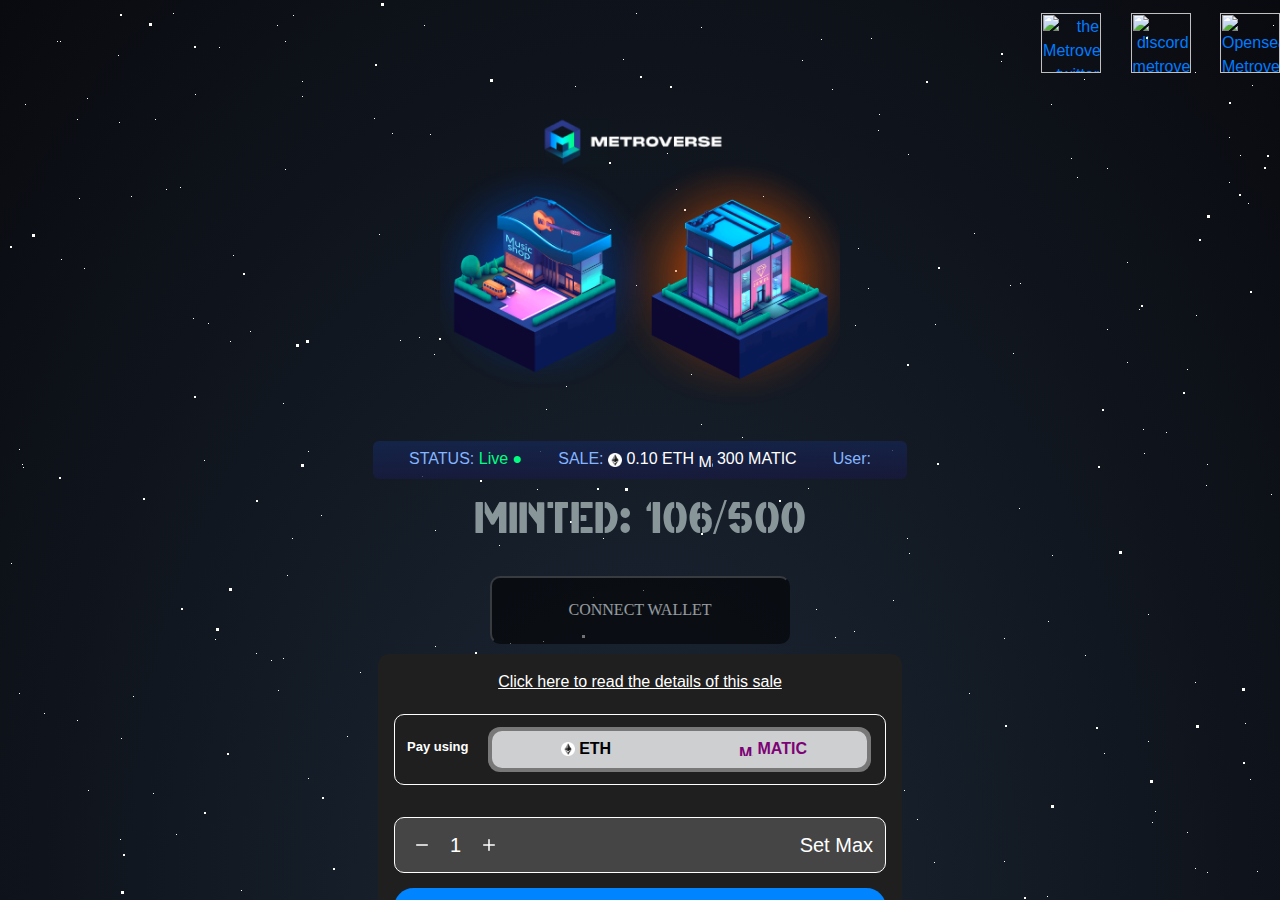
==== commit d14abd8f: "Update index.html" ====
--- a/matic/index.html
+++ b/matic/index.html
@@ -129,9 +129,9 @@
                       
                       <p style="margin-right:20px; font-size: 13px; padding-top:10px; color:#fff; font-weight:bold;">Pay using</p>
                       <div data-v-b35db6c8="" class="bridge-tabs" style="width: 82%;">
-                        <a href="#eth" data-v-b35db6c8="" title="Pay using Ethereum" class="bridge-tabs__tab bridge-tab-active" style="background: hsl(210deg 100% 99% / 66%) !important;border-radius: 10px 0px 0px 10px;font-weight: bolder; color:#000">
+                        <a href="#eth" data-v-b35db6c8="" title="Pay using Ethereum" class="bridge-tabs__tab" style="background: hsl(210deg 100% 99% / 66%) !important;border-radius: 10px 0px 0px 10px;font-weight: bolder; color:#000">
                         <img src="../images/ETH-icon.png" width="14" alt="Ethereum on Polygon"> ETH
-                        </a> <a href="#matic" data-v-b35db6c8="" title="Pay using MATIC and save from gas fees" class="bridge-tabs__tab" style="border-radius: 0px 10px 10px 0px;font-weight: bolder; color:rgb(124, 2, 118)">
+                        </a> <a href="#matic" data-v-b35db6c8="" title="Pay using MATIC and save from gas fees" class="bridge-tabs__tab bridge-tab-active" style="border-radius: 0px 10px 10px 0px;font-weight: bolder; color:rgb(124, 2, 118)">
                         <img src="https://wallet-asset.matic.network/img/tokens/matic.svg" width="14" alt="Matic on Polygon"> 
                         MATIC
                       </a></div>
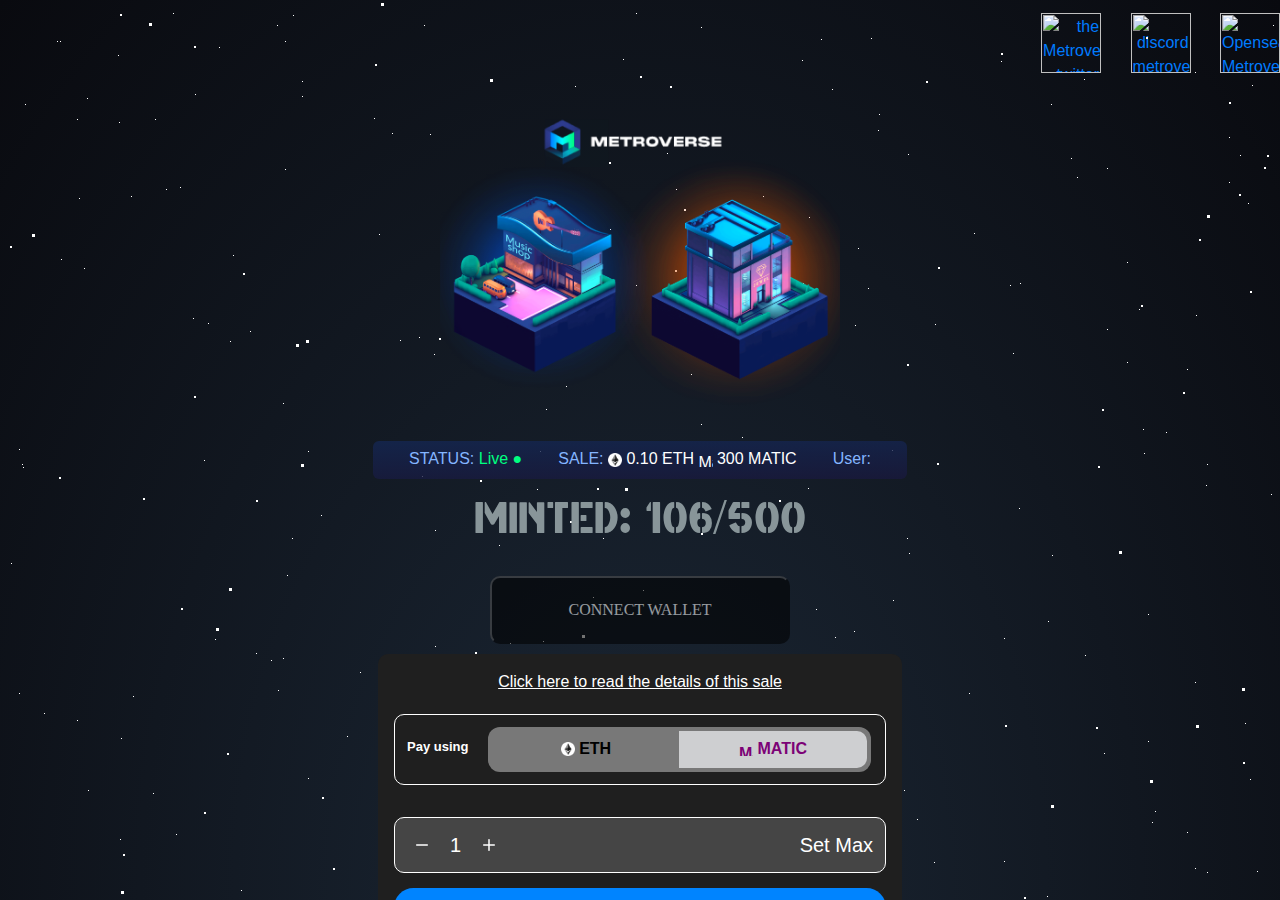
==== commit 0bc0560f: "Update index.html" ====
--- a/matic/index.html
+++ b/matic/index.html
@@ -129,7 +129,7 @@
                       
                       <p style="margin-right:20px; font-size: 13px; padding-top:10px; color:#fff; font-weight:bold;">Pay using</p>
                       <div data-v-b35db6c8="" class="bridge-tabs" style="width: 82%;">
-                        <a href="#eth" data-v-b35db6c8="" title="Pay using Ethereum" class="bridge-tabs__tab" style="background: hsl(210deg 100% 99% / 66%) !important;border-radius: 10px 0px 0px 10px;font-weight: bolder; color:#000">
+                        <a href="#eth" data-v-b35db6c8="" title="Pay using Ethereum" class="bridge-tabs__tab" style="border-radius: 10px 0px 0px 10px; font-weight: bolder; color:#000">
                         <img src="../images/ETH-icon.png" width="14" alt="Ethereum on Polygon"> ETH
                         </a> <a href="#matic" data-v-b35db6c8="" title="Pay using MATIC and save from gas fees" class="bridge-tabs__tab bridge-tab-active" style="border-radius: 0px 10px 10px 0px;font-weight: bolder; color:rgb(124, 2, 118)">
                         <img src="https://wallet-asset.matic.network/img/tokens/matic.svg" width="14" alt="Matic on Polygon"> 
